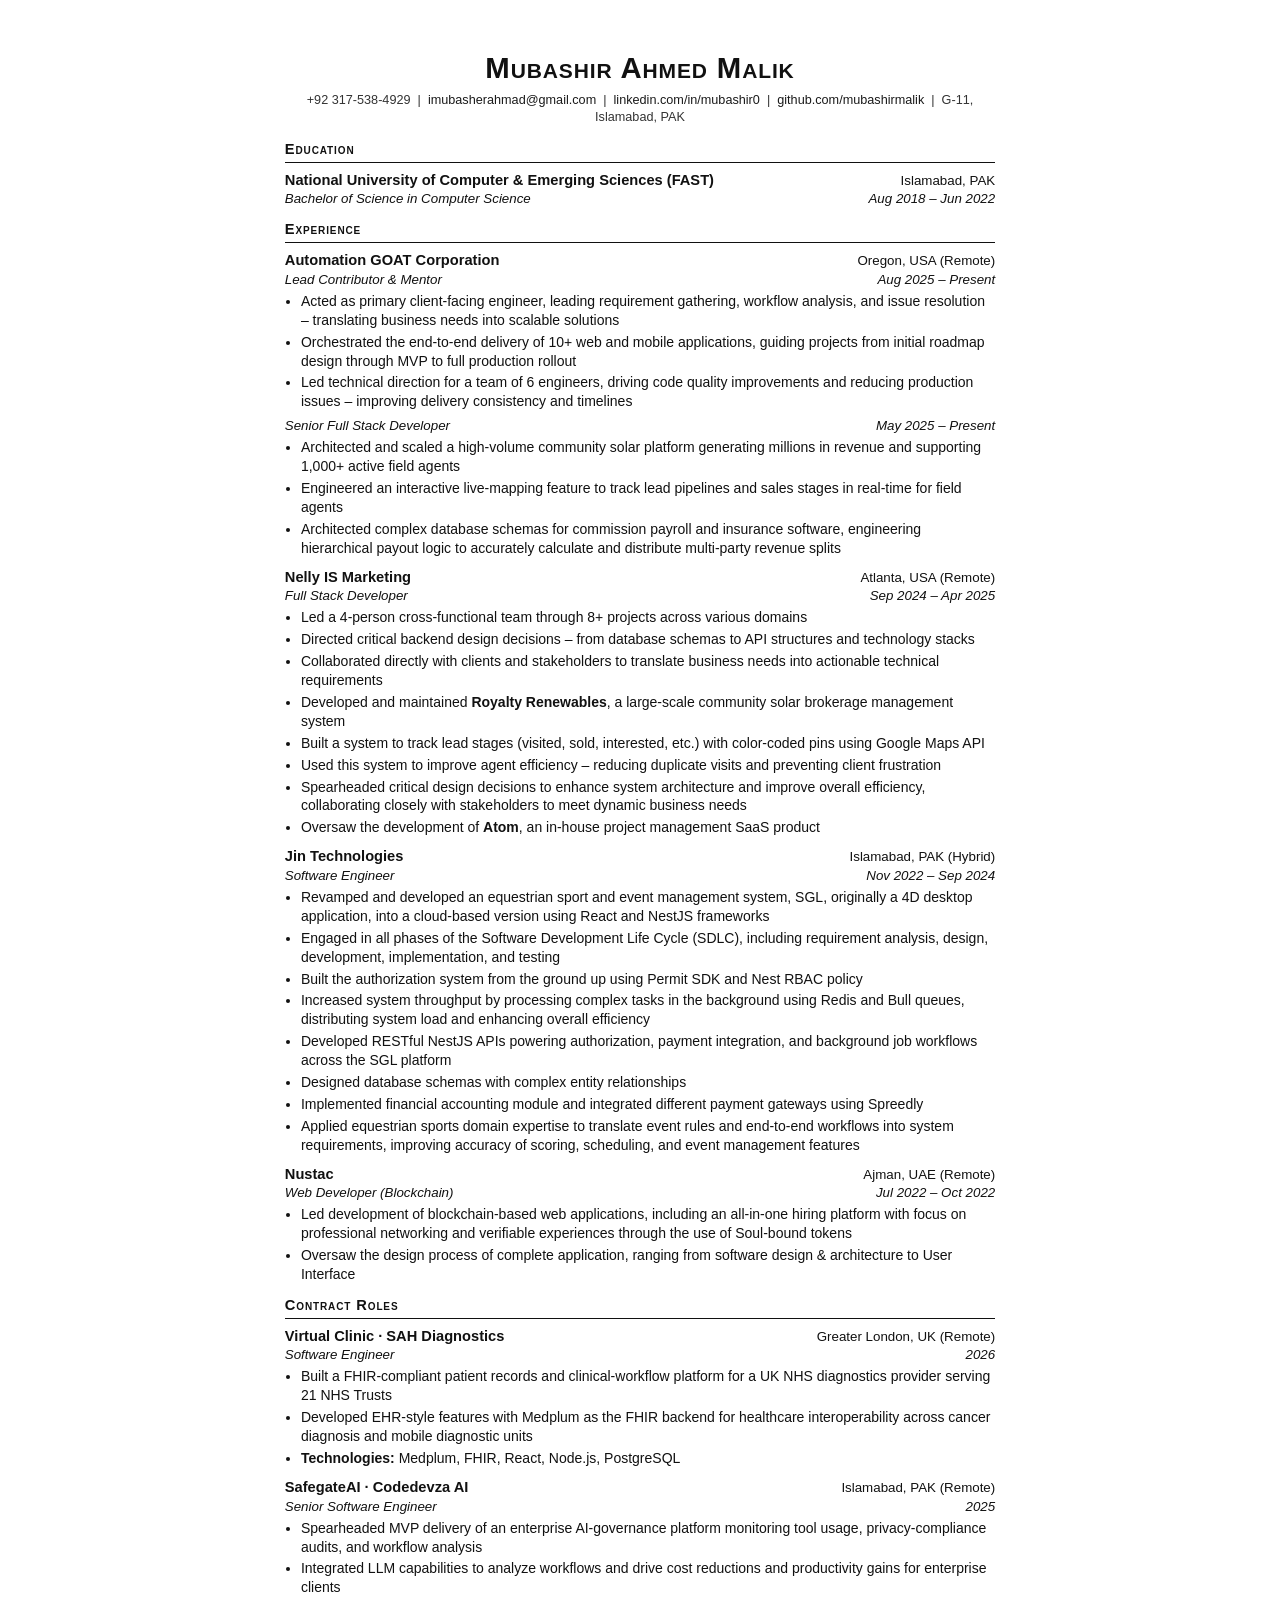
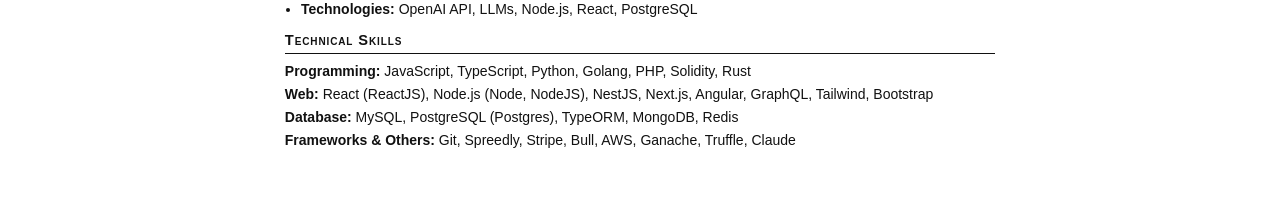
==== resume.html @ 95b45ca0 "Initial commit: portfolio site Co-authored-by: Cursor <cursoragent@cursor.com>" ====
<!DOCTYPE html>
<html lang="en">
<head>
  <meta charset="UTF-8" />
  <meta name="viewport" content="width=device-width, initial-scale=1.0" />
  <title>Mubashir Ahmed Malik — Resume</title>
  <style>
    * { box-sizing: border-box; margin: 0; padding: 0; }
    body {
      font-family: -apple-system, BlinkMacSystemFont, "Segoe UI", Roboto, Helvetica, Arial, sans-serif;
      font-size: 11pt;
      line-height: 1.35;
      color: #111;
      max-width: 8.5in;
      margin: 0 auto;
      padding: 0.5in 0.55in;
      background: #fff;
    }
    header { text-align: center; margin-bottom: 14px; }
    h1 { font-size: 22pt; font-variant: small-caps; letter-spacing: 0.03em; margin-bottom: 4px; }
    .contact { font-size: 9.5pt; color: #333; }
    .contact a { color: #1a1a1a; text-decoration: none; }
    .contact a:hover { text-decoration: underline; }
    section { margin-top: 12px; }
    h2 {
      font-size: 11pt;
      font-variant: small-caps;
      letter-spacing: 0.06em;
      border-bottom: 1px solid #111;
      padding-bottom: 2px;
      margin-bottom: 8px;
    }
    .entry { margin-bottom: 10px; }
    .entry-header {
      display: flex;
      justify-content: space-between;
      align-items: baseline;
      gap: 12px;
    }
    .entry-header .title { font-weight: 700; }
    .entry-header .meta { font-size: 10pt; white-space: nowrap; }
    .entry-sub {
      display: flex;
      justify-content: space-between;
      font-style: italic;
      font-size: 10pt;
      margin-bottom: 3px;
    }
    ul { margin-left: 1.1em; }
    li { margin-bottom: 3px; font-size: 10.5pt; }
    .project-title { font-weight: 700; font-size: 10.5pt; margin-bottom: 2px; }
    .skills p { font-size: 10.5pt; margin-bottom: 4px; }
    .skills strong { font-weight: 700; }
    @media print {
      body { padding: 0.45in; }
      a { color: #111; }
    }
  </style>
</head>
<body>
  <header>
    <h1>Mubashir Ahmed Malik</h1>
    <p class="contact">
      +92 317-538-4929 &nbsp;|&nbsp;
      <a href="mailto:imubasherahmad@gmail.com">imubasherahmad@gmail.com</a> &nbsp;|&nbsp;
      <a href="https://linkedin.com/in/mubashir0">linkedin.com/in/mubashir0</a> &nbsp;|&nbsp;
      <a href="https://github.com/mubashirmalik">github.com/mubashirmalik</a> &nbsp;|&nbsp;
      G-11, Islamabad, PAK
    </p>
  </header>

  <section>
    <h2>Education</h2>
    <div class="entry">
      <div class="entry-header">
        <span class="title">National University of Computer &amp; Emerging Sciences (FAST)</span>
        <span class="meta">Islamabad, PAK</span>
      </div>
      <div class="entry-sub">
        <span>Bachelor of Science in Computer Science</span>
        <span>Aug 2018 – Jun 2022</span>
      </div>
    </div>
  </section>

  <section>
    <h2>Experience</h2>

    <div class="entry">
      <div class="entry-header">
        <span class="title">Automation GOAT Corporation</span>
        <span class="meta">Oregon, USA (Remote)</span>
      </div>
      <div class="entry-sub">
        <span><em>Lead Contributor &amp; Mentor</em></span>
        <span>Aug 2025 – Present</span>
      </div>
      <ul>
        <li>Acted as primary client-facing engineer, leading requirement gathering, workflow analysis, and issue resolution – translating business needs into scalable solutions</li>
        <li>Orchestrated the end-to-end delivery of 10+ web and mobile applications, guiding projects from initial roadmap design through MVP to full production rollout</li>
        <li>Led technical direction for a team of 6 engineers, driving code quality improvements and reducing production issues – improving delivery consistency and timelines</li>
      </ul>
      <div class="entry-sub" style="margin-top: 6px;">
        <span><em>Senior Full Stack Developer</em></span>
        <span>May 2025 – Present</span>
      </div>
      <ul>
        <li>Architected and scaled a high-volume community solar platform generating millions in revenue and supporting 1,000+ active field agents</li>
        <li>Engineered an interactive live-mapping feature to track lead pipelines and sales stages in real-time for field agents</li>
        <li>Architected complex database schemas for commission payroll and insurance software, engineering hierarchical payout logic to accurately calculate and distribute multi-party revenue splits</li>
      </ul>
    </div>

    <div class="entry">
      <div class="entry-header">
        <span class="title">Nelly IS Marketing</span>
        <span class="meta">Atlanta, USA (Remote)</span>
      </div>
      <div class="entry-sub">
        <span><em>Full Stack Developer</em></span>
        <span>Sep 2024 – Apr 2025</span>
      </div>
      <ul>
        <li>Led a 4-person cross-functional team through 8+ projects across various domains</li>
        <li>Directed critical backend design decisions – from database schemas to API structures and technology stacks</li>
        <li>Collaborated directly with clients and stakeholders to translate business needs into actionable technical requirements</li>
        <li>Developed and maintained <strong>Royalty Renewables</strong>, a large-scale community solar brokerage management system</li>
        <li>Built a system to track lead stages (visited, sold, interested, etc.) with color-coded pins using Google Maps API</li>
        <li>Used this system to improve agent efficiency – reducing duplicate visits and preventing client frustration</li>
        <li>Spearheaded critical design decisions to enhance system architecture and improve overall efficiency, collaborating closely with stakeholders to meet dynamic business needs</li>
        <li>Oversaw the development of <strong>Atom</strong>, an in-house project management SaaS product</li>
      </ul>
    </div>

    <div class="entry">
      <div class="entry-header">
        <span class="title">Jin Technologies</span>
        <span class="meta">Islamabad, PAK (Hybrid)</span>
      </div>
      <div class="entry-sub">
        <span><em>Software Engineer</em></span>
        <span>Nov 2022 – Sep 2024</span>
      </div>
      <ul>
        <li>Revamped and developed an equestrian sport and event management system, SGL, originally a 4D desktop application, into a cloud-based version using React and NestJS frameworks</li>
        <li>Engaged in all phases of the Software Development Life Cycle (SDLC), including requirement analysis, design, development, implementation, and testing</li>
        <li>Built the authorization system from the ground up using Permit SDK and Nest RBAC policy</li>
        <li>Increased system throughput by processing complex tasks in the background using Redis and Bull queues, distributing system load and enhancing overall efficiency</li>
        <li>Developed RESTful NestJS APIs powering authorization, payment integration, and background job workflows across the SGL platform</li>
        <li>Designed database schemas with complex entity relationships</li>
        <li>Implemented financial accounting module and integrated different payment gateways using Spreedly</li>
        <li>Applied equestrian sports domain expertise to translate event rules and end-to-end workflows into system requirements, improving accuracy of scoring, scheduling, and event management features</li>
      </ul>
    </div>

    <div class="entry">
      <div class="entry-header">
        <span class="title">Nustac</span>
        <span class="meta">Ajman, UAE (Remote)</span>
      </div>
      <div class="entry-sub">
        <span><em>Web Developer (Blockchain)</em></span>
        <span>Jul 2022 – Oct 2022</span>
      </div>
      <ul>
        <li>Led development of blockchain-based web applications, including an all-in-one hiring platform with focus on professional networking and verifiable experiences through the use of Soul-bound tokens</li>
        <li>Oversaw the design process of complete application, ranging from software design &amp; architecture to User Interface</li>
      </ul>
    </div>
  </section>

  <section>
    <h2>Contract Roles</h2>

    <div class="entry">
      <div class="entry-header">
        <span class="title">Virtual Clinic · SAH Diagnostics</span>
        <span class="meta">Greater London, UK (Remote)</span>
      </div>
      <div class="entry-sub">
        <span><em>Software Engineer</em></span>
        <span>2026</span>
      </div>
      <ul>
        <li>Built a FHIR-compliant patient records and clinical-workflow platform for a UK NHS diagnostics provider serving 21 NHS Trusts</li>
        <li>Developed EHR-style features with Medplum as the FHIR backend for healthcare interoperability across cancer diagnosis and mobile diagnostic units</li>
        <li><strong>Technologies:</strong> Medplum, FHIR, React, Node.js, PostgreSQL</li>
      </ul>
    </div>

    <div class="entry">
      <div class="entry-header">
        <span class="title">SafegateAI · Codedevza AI</span>
        <span class="meta">Islamabad, PAK (Remote)</span>
      </div>
      <div class="entry-sub">
        <span><em>Senior Software Engineer</em></span>
        <span>2025</span>
      </div>
      <ul>
        <li>Spearheaded MVP delivery of an enterprise AI-governance platform monitoring tool usage, privacy-compliance audits, and workflow analysis</li>
        <li>Integrated LLM capabilities to analyze workflows and drive cost reductions and productivity gains for enterprise clients</li>
        <li><strong>Technologies:</strong> OpenAI API, LLMs, Node.js, React, PostgreSQL</li>
      </ul>
    </div>
  </section>

  <section class="skills">
    <h2>Technical Skills</h2>
    <p><strong>Programming:</strong> JavaScript, TypeScript, Python, Golang, PHP, Solidity, Rust</p>
    <p><strong>Web:</strong> React (ReactJS), Node.js (Node, NodeJS), NestJS, Next.js, Angular, GraphQL, Tailwind, Bootstrap</p>
    <p><strong>Database:</strong> MySQL, PostgreSQL (Postgres), TypeORM, MongoDB, Redis</p>
    <p><strong>Frameworks &amp; Others:</strong> Git, Spreedly, Stripe, Bull, AWS, Ganache, Truffle, Claude</p>
  </section>
</body>
</html>
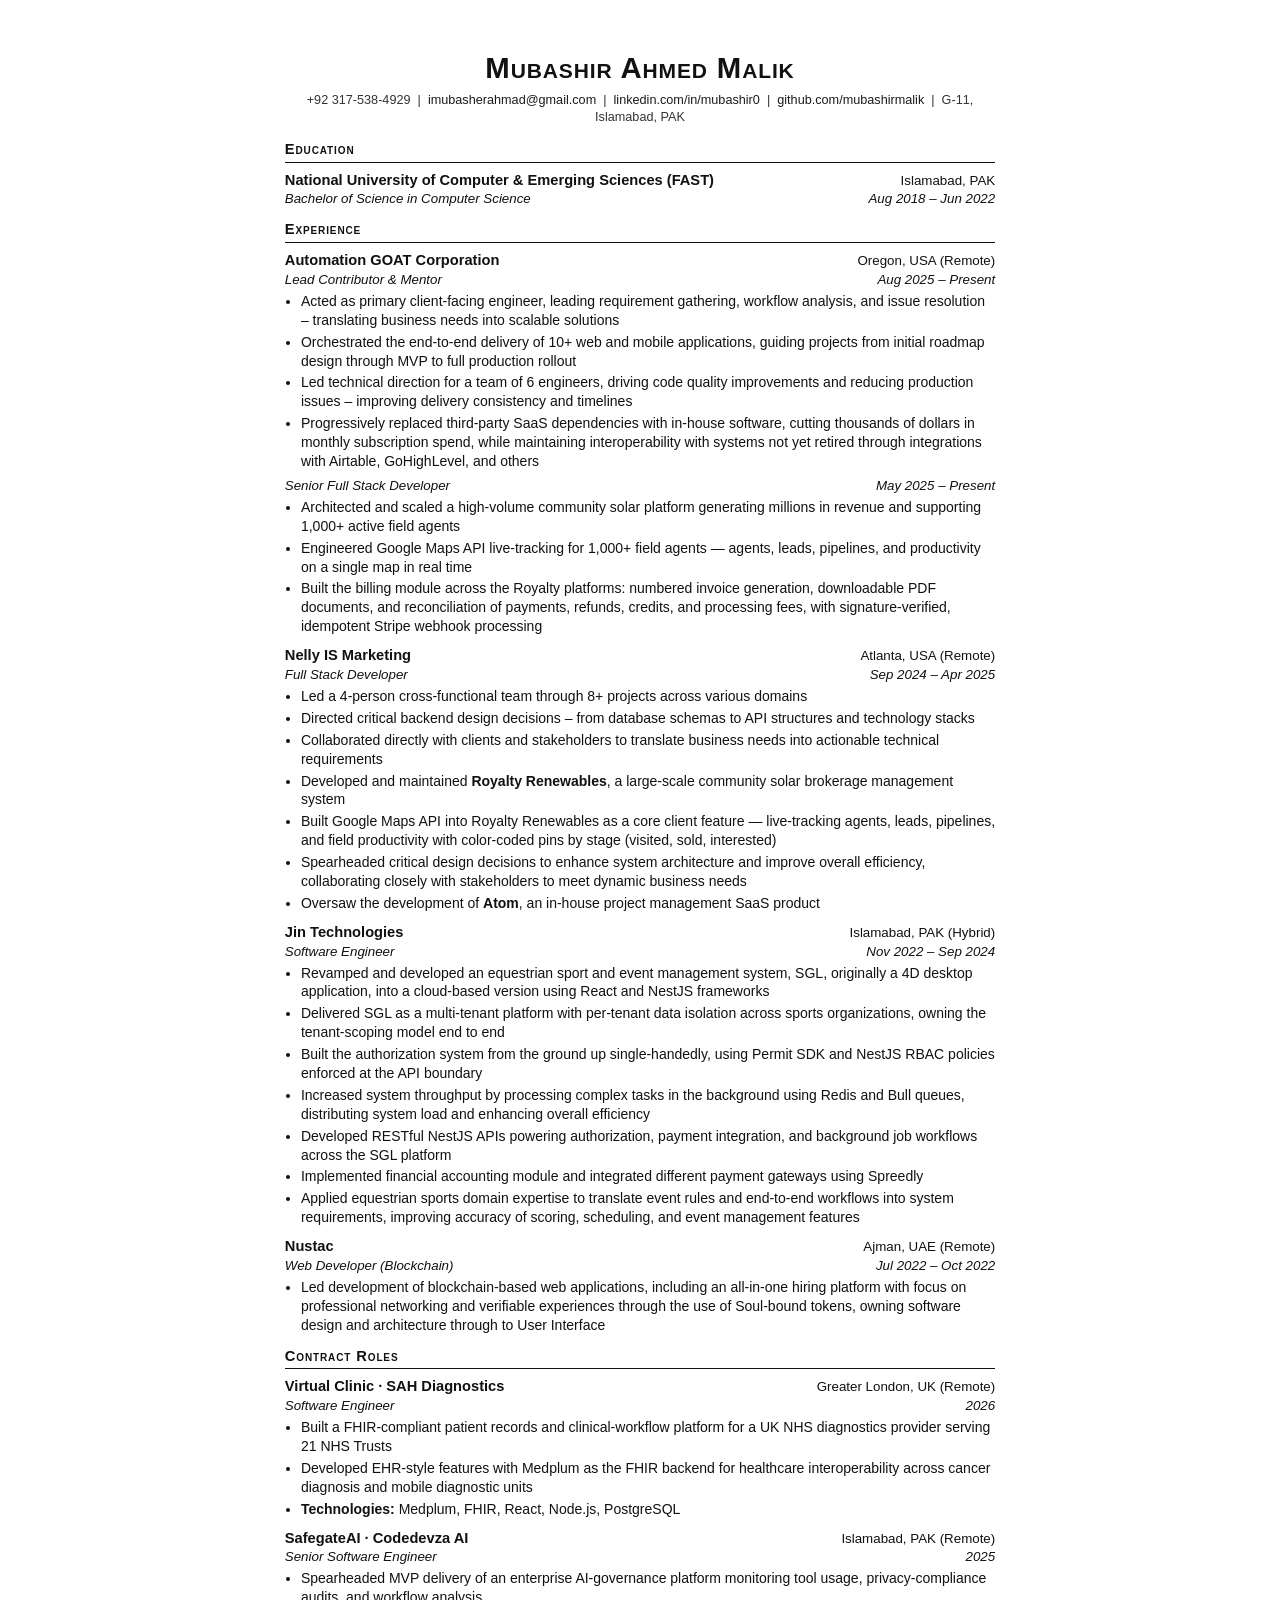
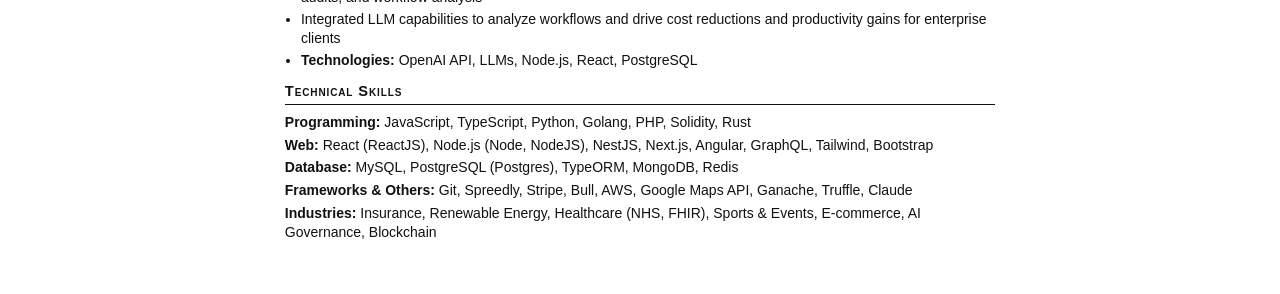
==== commit 1419c8ac: "Sharpen experience bullets on maps, billing, and multi-tenancy Names Google Maps API as a core deliv" ====
--- a/resume.html
+++ b/resume.html
@@ -99,6 +99,7 @@
         <li>Acted as primary client-facing engineer, leading requirement gathering, workflow analysis, and issue resolution – translating business needs into scalable solutions</li>
         <li>Orchestrated the end-to-end delivery of 10+ web and mobile applications, guiding projects from initial roadmap design through MVP to full production rollout</li>
         <li>Led technical direction for a team of 6 engineers, driving code quality improvements and reducing production issues – improving delivery consistency and timelines</li>
+        <li>Progressively replaced third-party SaaS dependencies with in-house software, cutting thousands of dollars in monthly subscription spend, while maintaining interoperability with systems not yet retired through integrations with Airtable, GoHighLevel, and others</li>
       </ul>
       <div class="entry-sub" style="margin-top: 6px;">
         <span><em>Senior Full Stack Developer</em></span>
@@ -106,8 +107,8 @@
       </div>
       <ul>
         <li>Architected and scaled a high-volume community solar platform generating millions in revenue and supporting 1,000+ active field agents</li>
-        <li>Engineered an interactive live-mapping feature to track lead pipelines and sales stages in real-time for field agents</li>
-        <li>Architected complex database schemas for commission payroll and insurance software, engineering hierarchical payout logic to accurately calculate and distribute multi-party revenue splits</li>
+        <li>Engineered Google Maps API live-tracking for 1,000+ field agents — agents, leads, pipelines, and productivity on a single map in real time</li>
+        <li>Built the billing module across the Royalty platforms: numbered invoice generation, downloadable PDF documents, and reconciliation of payments, refunds, credits, and processing fees, with signature-verified, idempotent Stripe webhook processing</li>
       </ul>
     </div>
 
@@ -125,8 +126,7 @@
         <li>Directed critical backend design decisions – from database schemas to API structures and technology stacks</li>
         <li>Collaborated directly with clients and stakeholders to translate business needs into actionable technical requirements</li>
         <li>Developed and maintained <strong>Royalty Renewables</strong>, a large-scale community solar brokerage management system</li>
-        <li>Built a system to track lead stages (visited, sold, interested, etc.) with color-coded pins using Google Maps API</li>
-        <li>Used this system to improve agent efficiency – reducing duplicate visits and preventing client frustration</li>
+        <li>Built Google Maps API into Royalty Renewables as a core client feature — live-tracking agents, leads, pipelines, and field productivity with color-coded pins by stage (visited, sold, interested)</li>
         <li>Spearheaded critical design decisions to enhance system architecture and improve overall efficiency, collaborating closely with stakeholders to meet dynamic business needs</li>
         <li>Oversaw the development of <strong>Atom</strong>, an in-house project management SaaS product</li>
       </ul>
@@ -143,11 +143,10 @@
       </div>
       <ul>
         <li>Revamped and developed an equestrian sport and event management system, SGL, originally a 4D desktop application, into a cloud-based version using React and NestJS frameworks</li>
-        <li>Engaged in all phases of the Software Development Life Cycle (SDLC), including requirement analysis, design, development, implementation, and testing</li>
-        <li>Built the authorization system from the ground up using Permit SDK and Nest RBAC policy</li>
+        <li>Delivered SGL as a multi-tenant platform with per-tenant data isolation across sports organizations, owning the tenant-scoping model end to end</li>
+        <li>Built the authorization system from the ground up single-handedly, using Permit SDK and NestJS RBAC policies enforced at the API boundary</li>
         <li>Increased system throughput by processing complex tasks in the background using Redis and Bull queues, distributing system load and enhancing overall efficiency</li>
         <li>Developed RESTful NestJS APIs powering authorization, payment integration, and background job workflows across the SGL platform</li>
-        <li>Designed database schemas with complex entity relationships</li>
         <li>Implemented financial accounting module and integrated different payment gateways using Spreedly</li>
         <li>Applied equestrian sports domain expertise to translate event rules and end-to-end workflows into system requirements, improving accuracy of scoring, scheduling, and event management features</li>
       </ul>
@@ -163,8 +162,7 @@
         <span>Jul 2022 – Oct 2022</span>
       </div>
       <ul>
-        <li>Led development of blockchain-based web applications, including an all-in-one hiring platform with focus on professional networking and verifiable experiences through the use of Soul-bound tokens</li>
-        <li>Oversaw the design process of complete application, ranging from software design &amp; architecture to User Interface</li>
+        <li>Led development of blockchain-based web applications, including an all-in-one hiring platform with focus on professional networking and verifiable experiences through the use of Soul-bound tokens, owning software design and architecture through to User Interface</li>
       </ul>
     </div>
   </section>
@@ -210,7 +208,8 @@
     <p><strong>Programming:</strong> JavaScript, TypeScript, Python, Golang, PHP, Solidity, Rust</p>
     <p><strong>Web:</strong> React (ReactJS), Node.js (Node, NodeJS), NestJS, Next.js, Angular, GraphQL, Tailwind, Bootstrap</p>
     <p><strong>Database:</strong> MySQL, PostgreSQL (Postgres), TypeORM, MongoDB, Redis</p>
-    <p><strong>Frameworks &amp; Others:</strong> Git, Spreedly, Stripe, Bull, AWS, Ganache, Truffle, Claude</p>
+    <p><strong>Frameworks &amp; Others:</strong> Git, Spreedly, Stripe, Bull, AWS, Google Maps API, Ganache, Truffle, Claude</p>
+    <p><strong>Industries:</strong> Insurance, Renewable Energy, Healthcare (NHS, FHIR), Sports &amp; Events, E-commerce, AI Governance, Blockchain</p>
   </section>
 </body>
 </html>
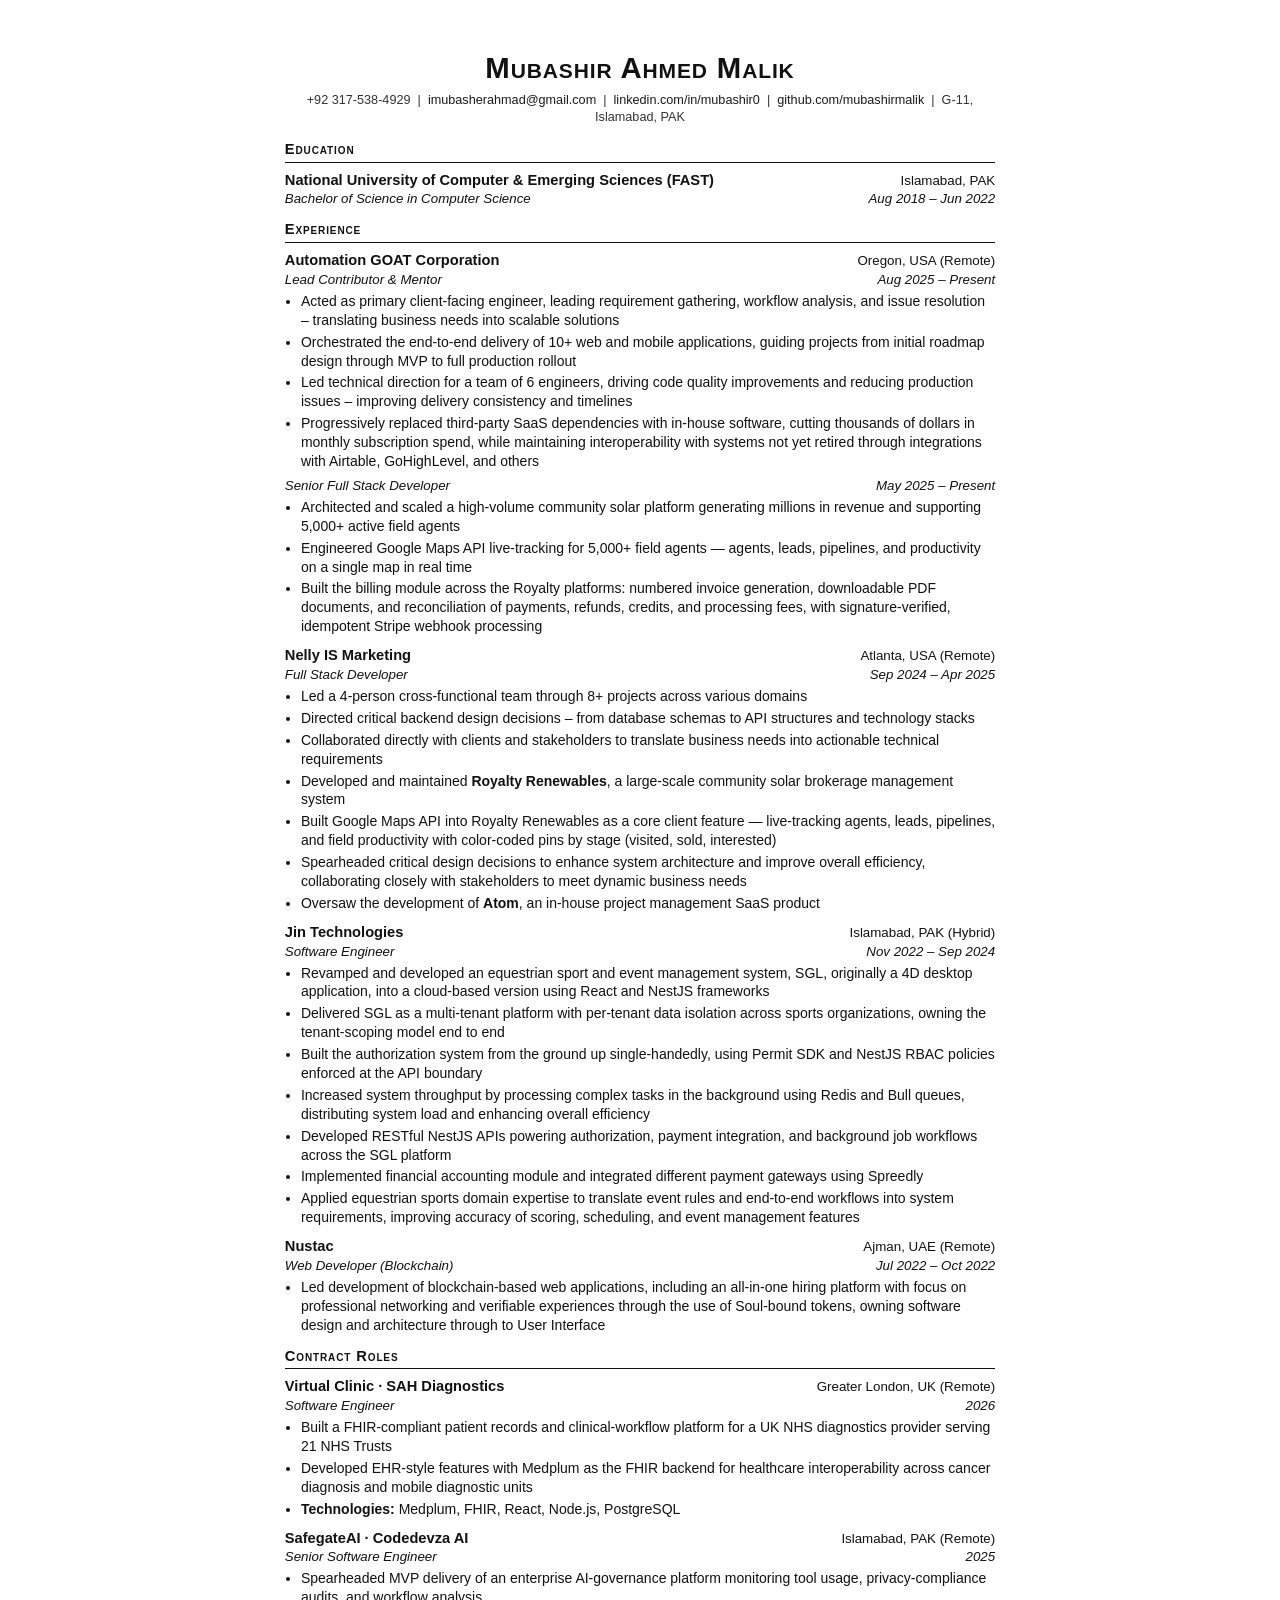
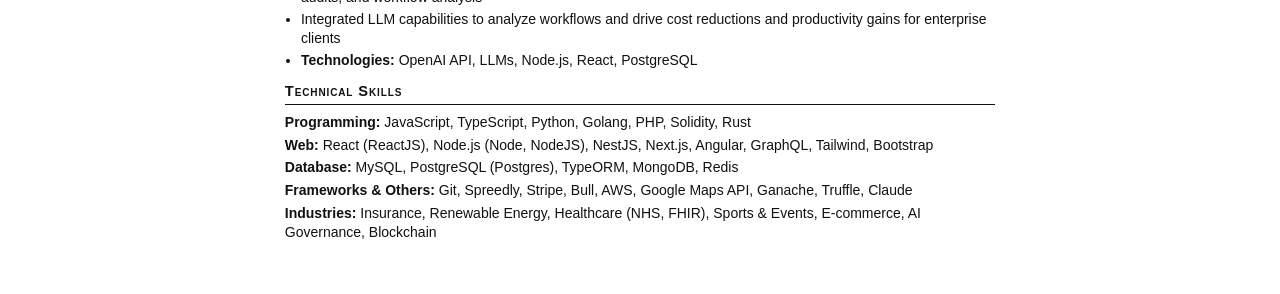
==== commit 4ae5952d: "Default dark mode switch and update Royalty metrics. Ship an accessible Dark mode switch with dark a" ====
--- a/resume.html
+++ b/resume.html
@@ -106,8 +106,8 @@
         <span>May 2025 – Present</span>
       </div>
       <ul>
-        <li>Architected and scaled a high-volume community solar platform generating millions in revenue and supporting 1,000+ active field agents</li>
-        <li>Engineered Google Maps API live-tracking for 1,000+ field agents — agents, leads, pipelines, and productivity on a single map in real time</li>
+        <li>Architected and scaled a high-volume community solar platform generating millions in revenue and supporting 5,000+ active field agents</li>
+        <li>Engineered Google Maps API live-tracking for 5,000+ field agents — agents, leads, pipelines, and productivity on a single map in real time</li>
         <li>Built the billing module across the Royalty platforms: numbered invoice generation, downloadable PDF documents, and reconciliation of payments, refunds, credits, and processing fees, with signature-verified, idempotent Stripe webhook processing</li>
       </ul>
     </div>
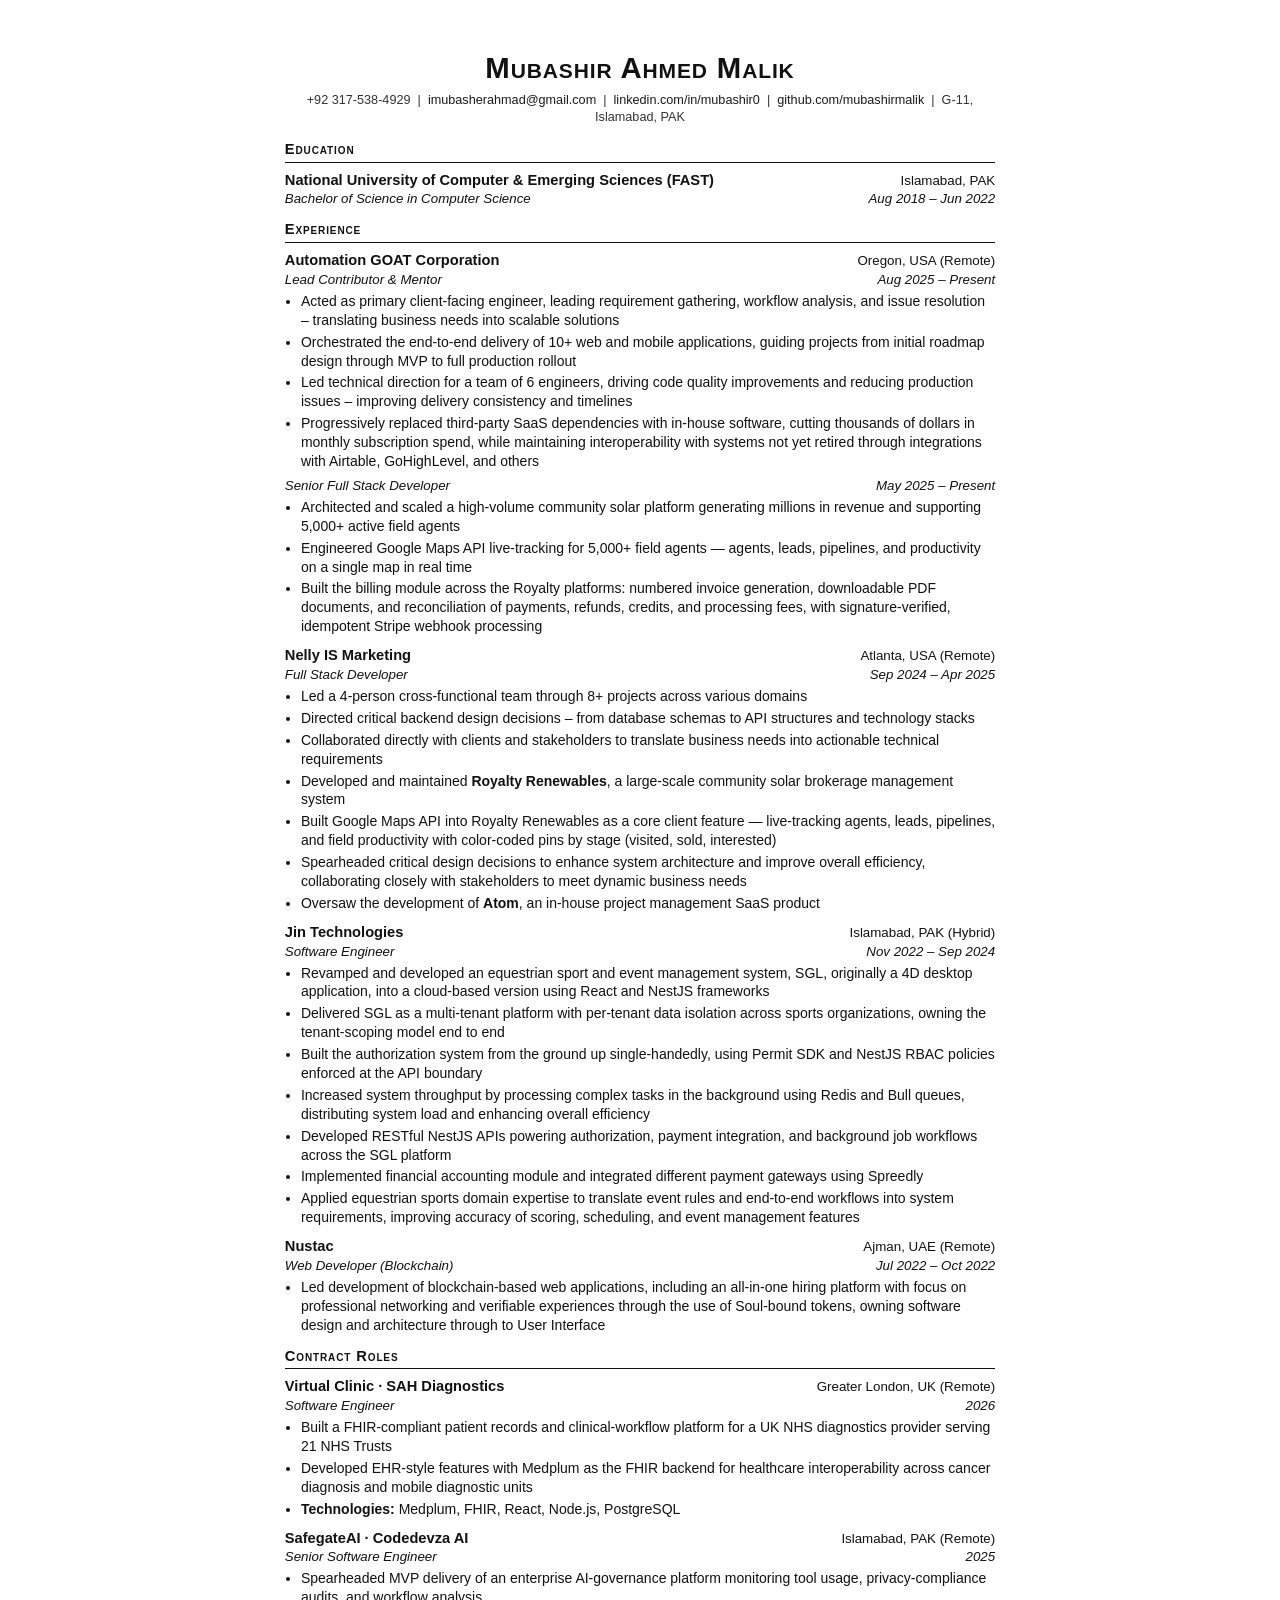
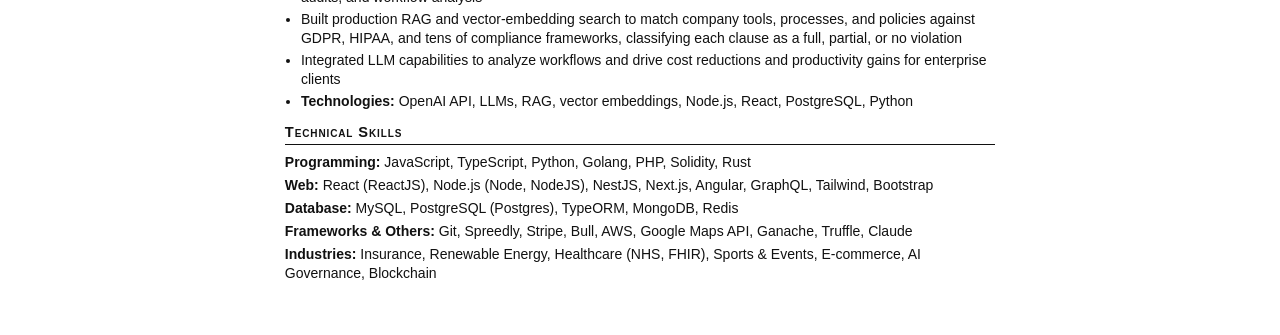
==== commit 9851455a: "Document SafeGateAI RAG compliance work on portfolio and resume. Surface production vector-search an" ====
--- a/resume.html
+++ b/resume.html
@@ -4,6 +4,7 @@
   <meta charset="UTF-8" />
   <meta name="viewport" content="width=device-width, initial-scale=1.0" />
   <title>Mubashir Ahmed Malik — Resume</title>
+  <link rel="icon" href="favicon.svg" type="image/svg+xml" />
   <style>
     * { box-sizing: border-box; margin: 0; padding: 0; }
     body {
@@ -197,8 +198,9 @@
       </div>
       <ul>
         <li>Spearheaded MVP delivery of an enterprise AI-governance platform monitoring tool usage, privacy-compliance audits, and workflow analysis</li>
+        <li>Built production RAG and vector-embedding search to match company tools, processes, and policies against GDPR, HIPAA, and tens of compliance frameworks, classifying each clause as a full, partial, or no violation</li>
         <li>Integrated LLM capabilities to analyze workflows and drive cost reductions and productivity gains for enterprise clients</li>
-        <li><strong>Technologies:</strong> OpenAI API, LLMs, Node.js, React, PostgreSQL</li>
+        <li><strong>Technologies:</strong> OpenAI API, LLMs, RAG, vector embeddings, Node.js, React, PostgreSQL, Python</li>
       </ul>
     </div>
   </section>
